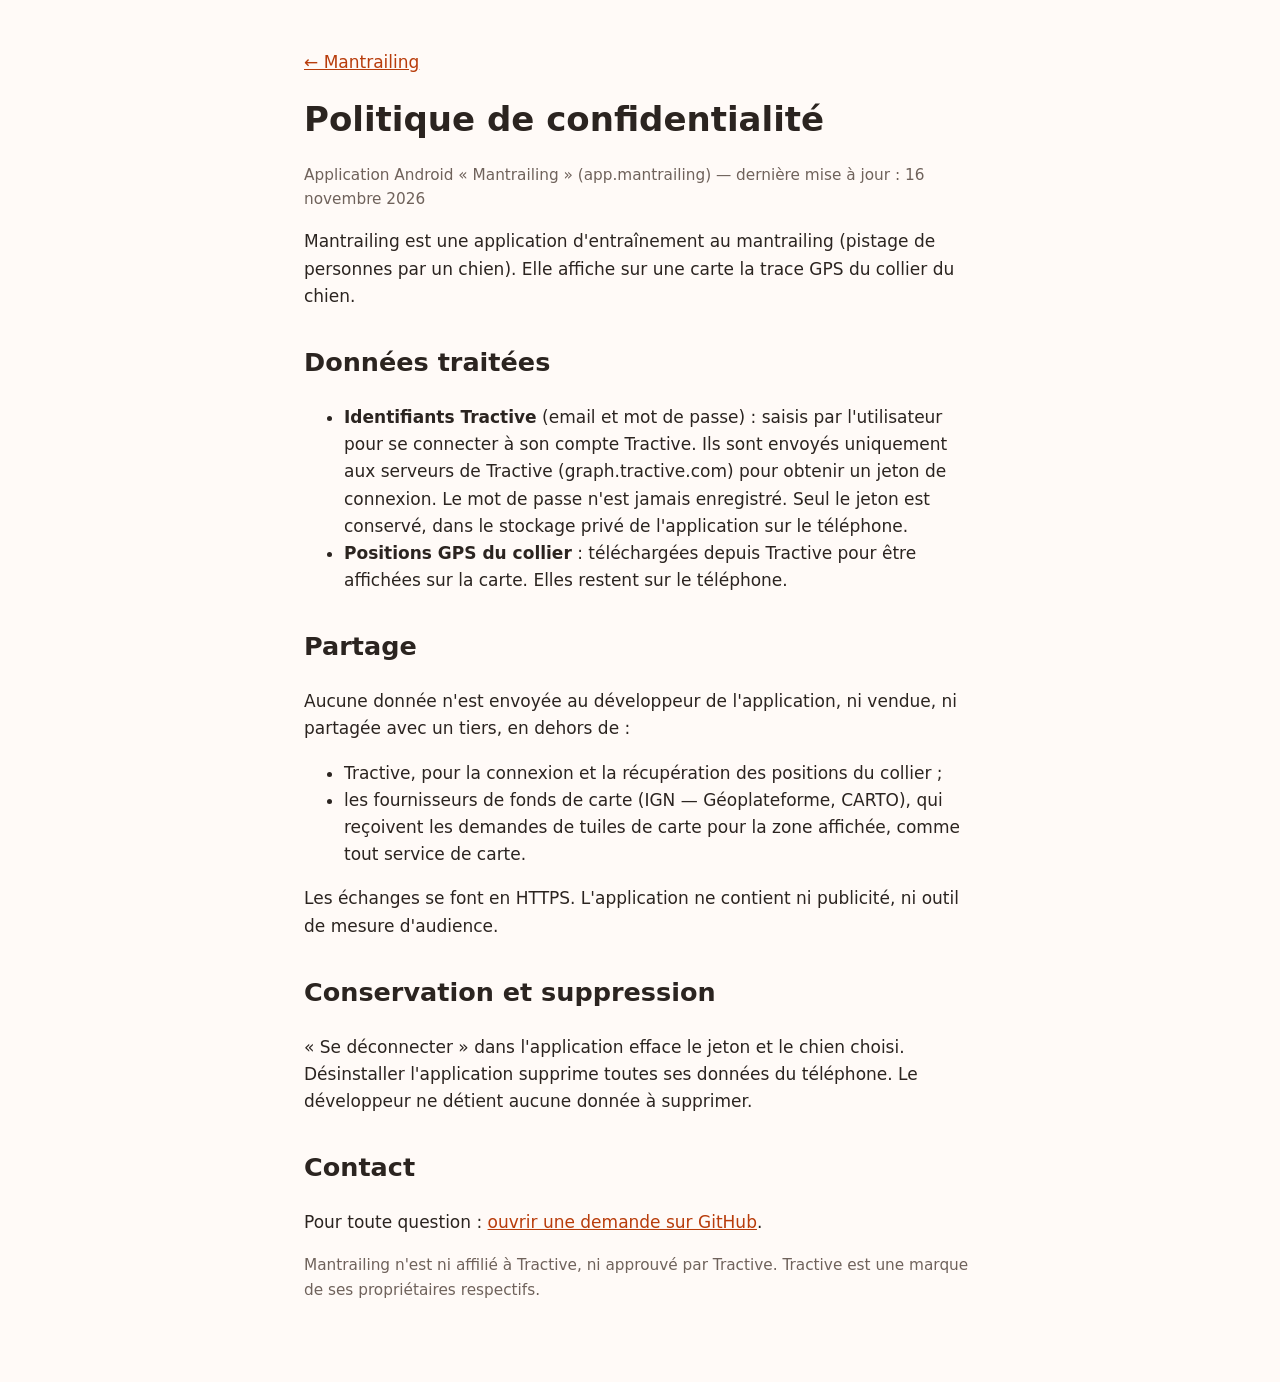
==== politique-confidentialite.html @ 4e4620ee "Site de l'application Mantrailing : accueil et politique de confidentialité Co-Authored-By: Claude O" ====
<!doctype html>
<html lang="fr">
<head>
<meta charset="utf-8">
<meta name="viewport" content="width=device-width, initial-scale=1">
<title>Politique de confidentialité — Mantrailing</title>
<link rel="stylesheet" href="style.css">
</head>
<body>
<main>
<p><a href="./">← Mantrailing</a></p>
<h1>Politique de confidentialité</h1>
<p class="muted">Application Android « Mantrailing » (app.mantrailing) — dernière mise à jour : 16 novembre 2026</p>

<p>Mantrailing est une application d'entraînement au mantrailing (pistage de personnes par un chien).
Elle affiche sur une carte la trace GPS du collier du chien.</p>

<h2>Données traitées</h2>
<ul>
  <li><strong>Identifiants Tractive</strong> (email et mot de passe) : saisis par l'utilisateur pour se connecter à
    son compte Tractive. Ils sont envoyés uniquement aux serveurs de Tractive (graph.tractive.com) pour obtenir un
    jeton de connexion. Le mot de passe n'est jamais enregistré. Seul le jeton est conservé, dans le stockage privé
    de l'application sur le téléphone.</li>
  <li><strong>Positions GPS du collier</strong> : téléchargées depuis Tractive pour être affichées sur la carte.
    Elles restent sur le téléphone.</li>
</ul>

<h2>Partage</h2>
<p>Aucune donnée n'est envoyée au développeur de l'application, ni vendue, ni partagée avec un tiers, en dehors de :</p>
<ul>
  <li>Tractive, pour la connexion et la récupération des positions du collier ;</li>
  <li>les fournisseurs de fonds de carte (IGN — Géoplateforme, CARTO), qui reçoivent les demandes de tuiles de
    carte pour la zone affichée, comme tout service de carte.</li>
</ul>
<p>Les échanges se font en HTTPS. L'application ne contient ni publicité, ni outil de mesure d'audience.</p>

<h2>Conservation et suppression</h2>
<p>« Se déconnecter » dans l'application efface le jeton et le chien choisi. Désinstaller l'application supprime
toutes ses données du téléphone. Le développeur ne détient aucune donnée à supprimer.</p>

<h2>Contact</h2>
<p>Pour toute question : <a href="https://github.com/djkspr/mantrailing-site/issues">ouvrir une demande sur GitHub</a>.</p>

<p class="muted">Mantrailing n'est ni affilié à Tractive, ni approuvé par Tractive. Tractive est une marque de ses
propriétaires respectifs.</p>
</main>
</body>
</html>
---- style.css ----
:root {
  --bg: #fffaf7;
  --text: #2b2420;
  --muted: #6f625b;
  --accent: #b83c0b;
}
@media (prefers-color-scheme: dark) {
  :root { --bg: #1d1916; --text: #eee6e0; --muted: #a99c94; --accent: #ff8a50; }
}
body {
  margin: 0;
  background: var(--bg);
  color: var(--text);
  font: 17px/1.6 system-ui, -apple-system, "Segoe UI", Roboto, sans-serif;
}
main { max-width: 42rem; margin: 0 auto; padding: 2rem 1rem 4rem; }
h1 { line-height: 1.2; }
h2 { margin-top: 2rem; }
a { color: var(--accent); }
.muted { color: var(--muted); font-size: .9em; }
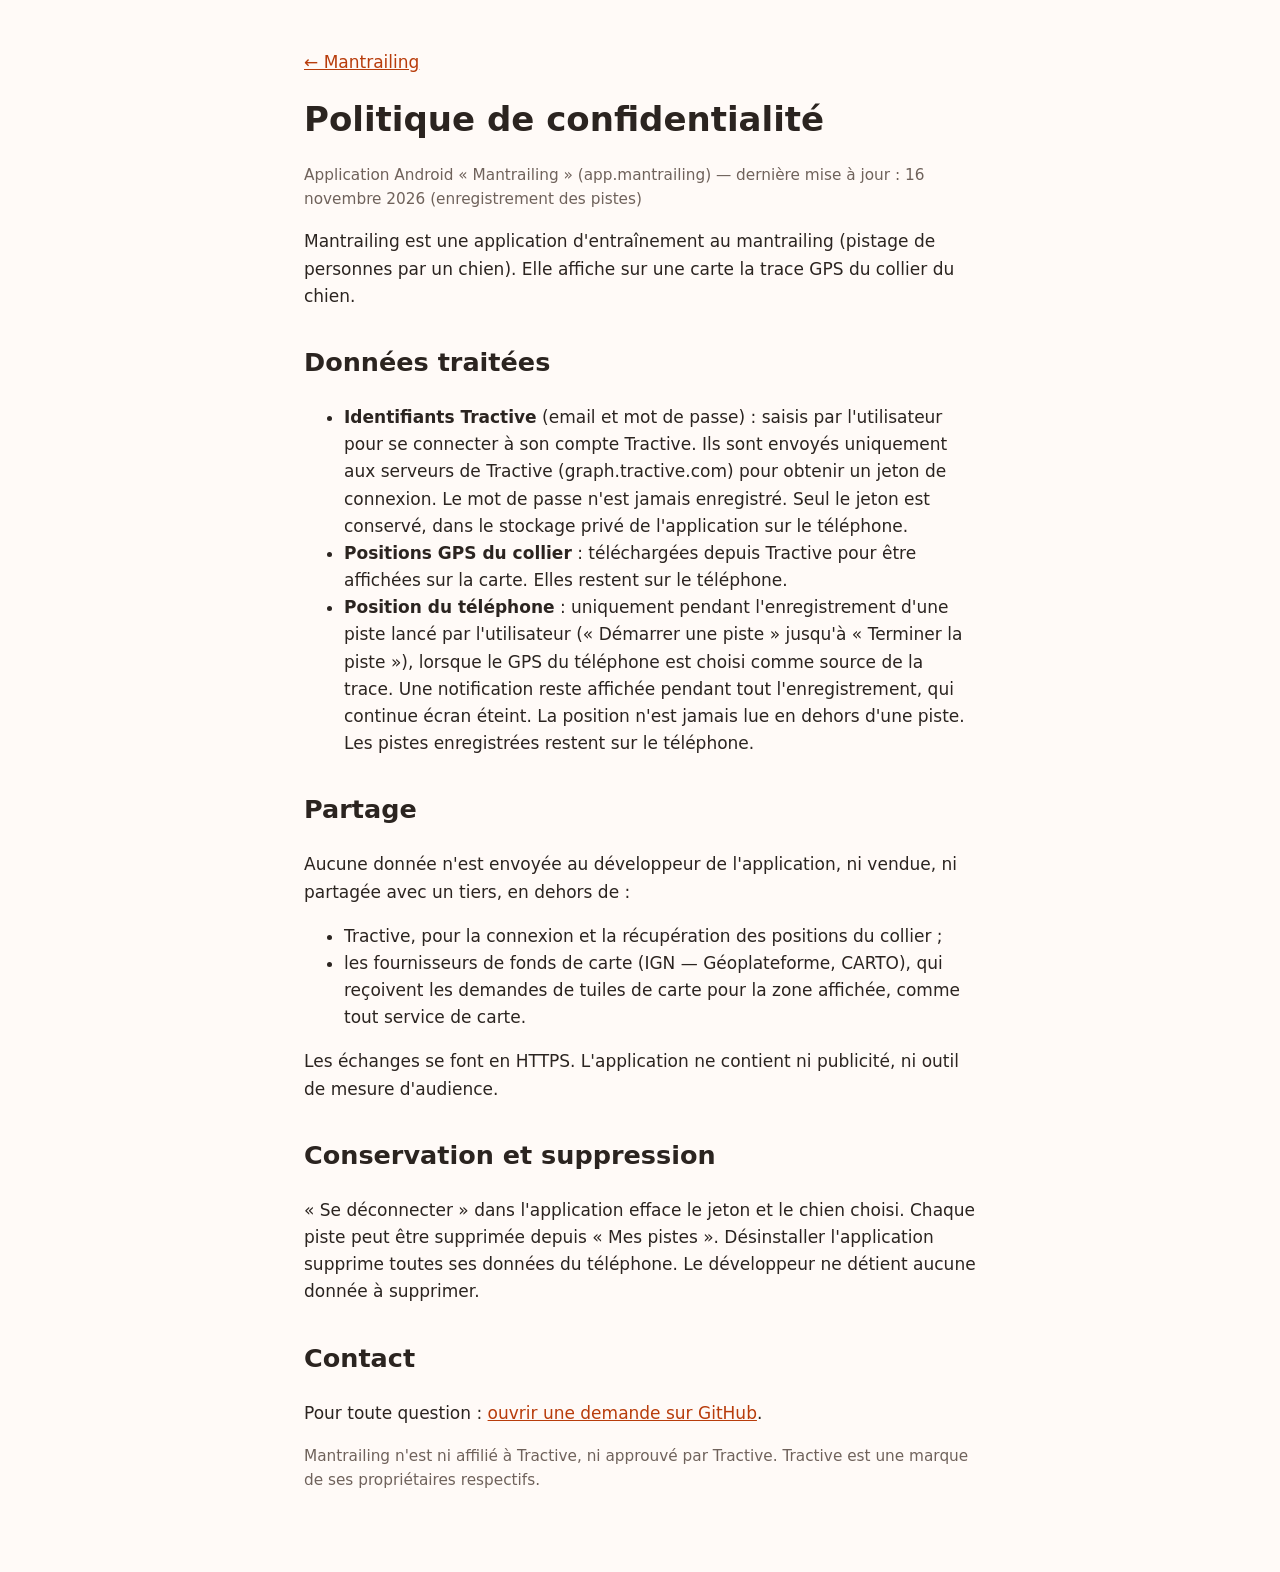
==== commit 4e495dd9: "Politique de confidentialité : position du téléphone pendant l'enregistrement d'une piste Co-Authore" ====
--- a/politique-confidentialite.html
+++ b/politique-confidentialite.html
@@ -10,7 +10,7 @@
 <main>
 <p><a href="./">← Mantrailing</a></p>
 <h1>Politique de confidentialité</h1>
-<p class="muted">Application Android « Mantrailing » (app.mantrailing) — dernière mise à jour : 16 novembre 2026</p>
+<p class="muted">Application Android « Mantrailing » (app.mantrailing) — dernière mise à jour : 16 novembre 2026 (enregistrement des pistes)</p>
 
 <p>Mantrailing est une application d'entraînement au mantrailing (pistage de personnes par un chien).
 Elle affiche sur une carte la trace GPS du collier du chien.</p>
@@ -23,6 +23,10 @@
     de l'application sur le téléphone.</li>
   <li><strong>Positions GPS du collier</strong> : téléchargées depuis Tractive pour être affichées sur la carte.
     Elles restent sur le téléphone.</li>
+  <li><strong>Position du téléphone</strong> : uniquement pendant l'enregistrement d'une piste lancé par
+    l'utilisateur (« Démarrer une piste » jusqu'à « Terminer la piste »), lorsque le GPS du téléphone est choisi
+    comme source de la trace. Une notification reste affichée pendant tout l'enregistrement, qui continue écran
+    éteint. La position n'est jamais lue en dehors d'une piste. Les pistes enregistrées restent sur le téléphone.</li>
 </ul>
 
 <h2>Partage</h2>
@@ -35,8 +39,9 @@
 <p>Les échanges se font en HTTPS. L'application ne contient ni publicité, ni outil de mesure d'audience.</p>
 
 <h2>Conservation et suppression</h2>
-<p>« Se déconnecter » dans l'application efface le jeton et le chien choisi. Désinstaller l'application supprime
-toutes ses données du téléphone. Le développeur ne détient aucune donnée à supprimer.</p>
+<p>« Se déconnecter » dans l'application efface le jeton et le chien choisi. Chaque piste peut être supprimée
+depuis « Mes pistes ». Désinstaller l'application supprime toutes ses données du téléphone. Le développeur ne
+détient aucune donnée à supprimer.</p>
 
 <h2>Contact</h2>
 <p>Pour toute question : <a href="https://github.com/djkspr/mantrailing-site/issues">ouvrir une demande sur GitHub</a>.</p>
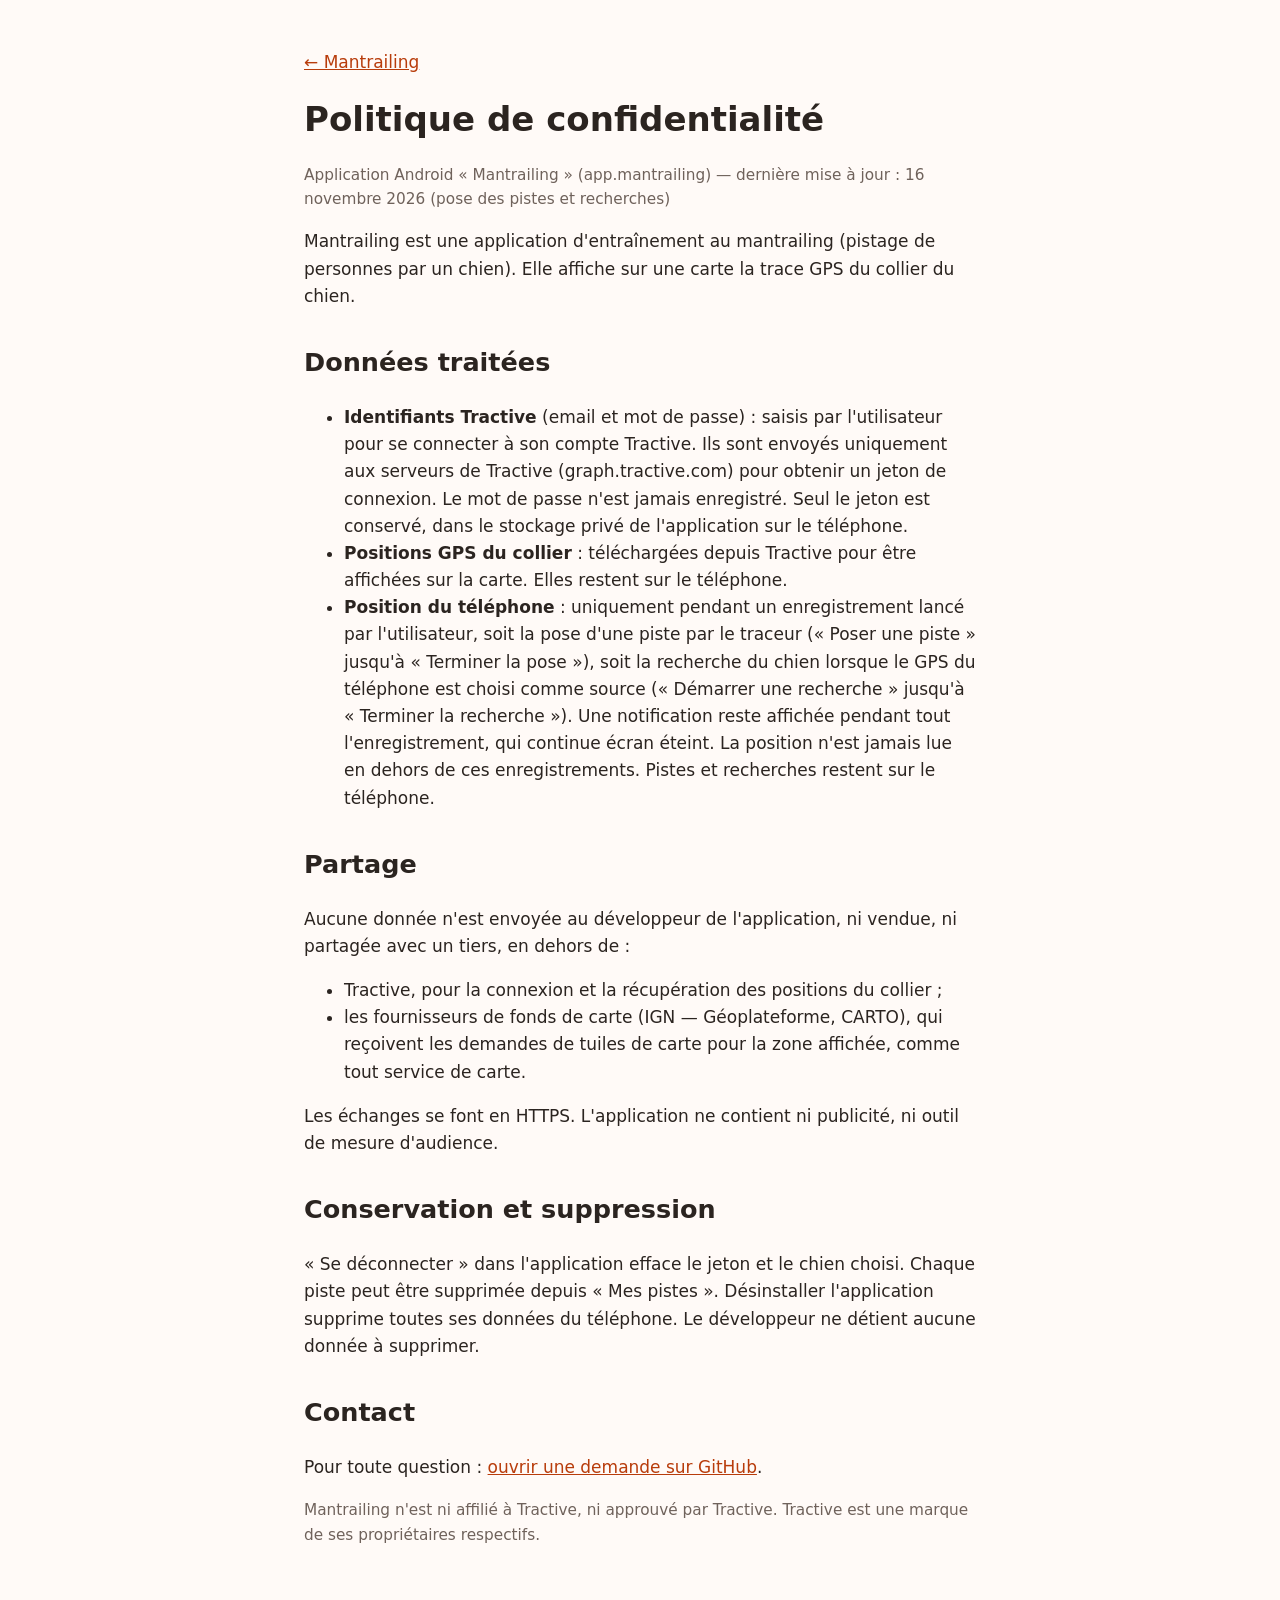
==== commit 6bd4cd65: "Politique de confidentialité : pose des pistes et recherches Co-Authored-By: Claude Opus 5.5 <norepl" ====
--- a/politique-confidentialite.html
+++ b/politique-confidentialite.html
@@ -10,7 +10,7 @@
 <main>
 <p><a href="./">← Mantrailing</a></p>
 <h1>Politique de confidentialité</h1>
-<p class="muted">Application Android « Mantrailing » (app.mantrailing) — dernière mise à jour : 16 novembre 2026 (enregistrement des pistes)</p>
+<p class="muted">Application Android « Mantrailing » (app.mantrailing) — dernière mise à jour : 16 novembre 2026 (pose des pistes et recherches)</p>
 
 <p>Mantrailing est une application d'entraînement au mantrailing (pistage de personnes par un chien).
 Elle affiche sur une carte la trace GPS du collier du chien.</p>
@@ -23,10 +23,11 @@
     de l'application sur le téléphone.</li>
   <li><strong>Positions GPS du collier</strong> : téléchargées depuis Tractive pour être affichées sur la carte.
     Elles restent sur le téléphone.</li>
-  <li><strong>Position du téléphone</strong> : uniquement pendant l'enregistrement d'une piste lancé par
-    l'utilisateur (« Démarrer une piste » jusqu'à « Terminer la piste »), lorsque le GPS du téléphone est choisi
-    comme source de la trace. Une notification reste affichée pendant tout l'enregistrement, qui continue écran
-    éteint. La position n'est jamais lue en dehors d'une piste. Les pistes enregistrées restent sur le téléphone.</li>
+  <li><strong>Position du téléphone</strong> : uniquement pendant un enregistrement lancé par l'utilisateur, soit
+    la pose d'une piste par le traceur (« Poser une piste » jusqu'à « Terminer la pose »), soit la recherche du
+    chien lorsque le GPS du téléphone est choisi comme source (« Démarrer une recherche » jusqu'à « Terminer la
+    recherche »). Une notification reste affichée pendant tout l'enregistrement, qui continue écran éteint. La
+    position n'est jamais lue en dehors de ces enregistrements. Pistes et recherches restent sur le téléphone.</li>
 </ul>
 
 <h2>Partage</h2>
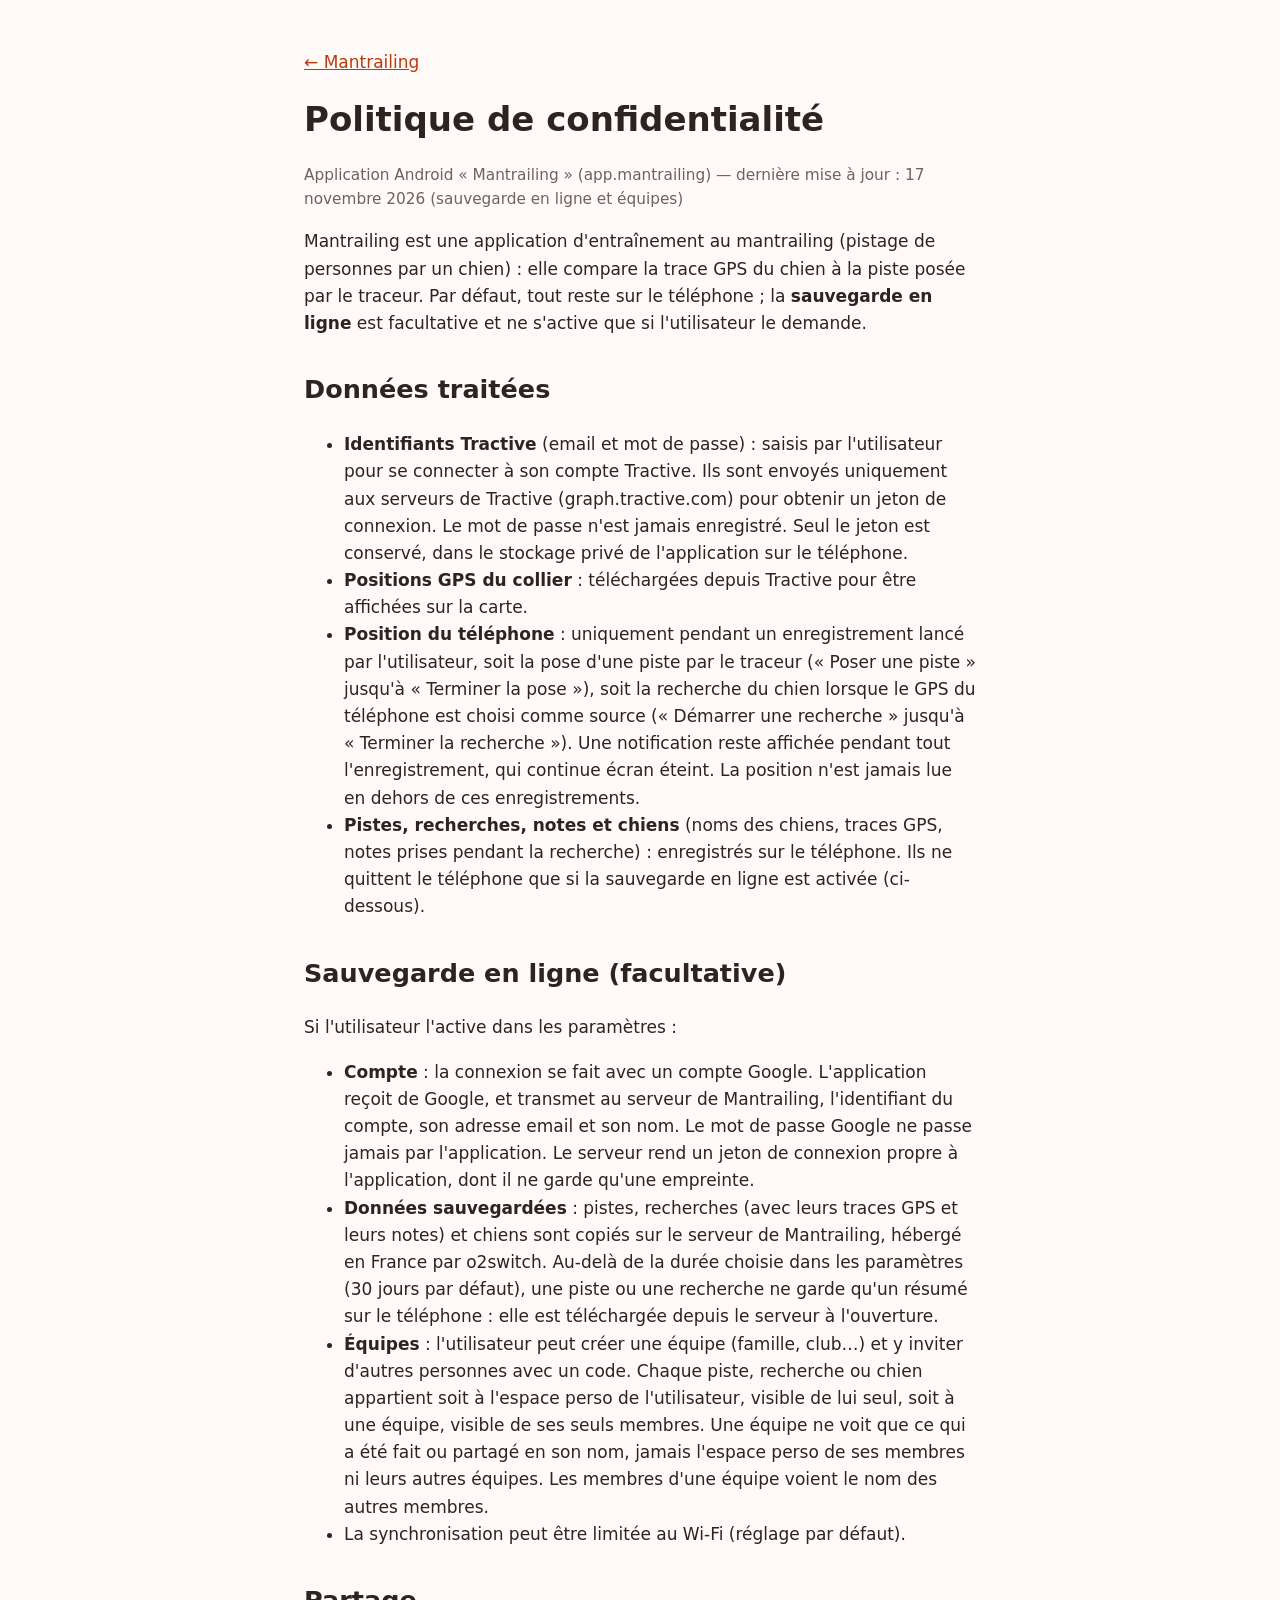
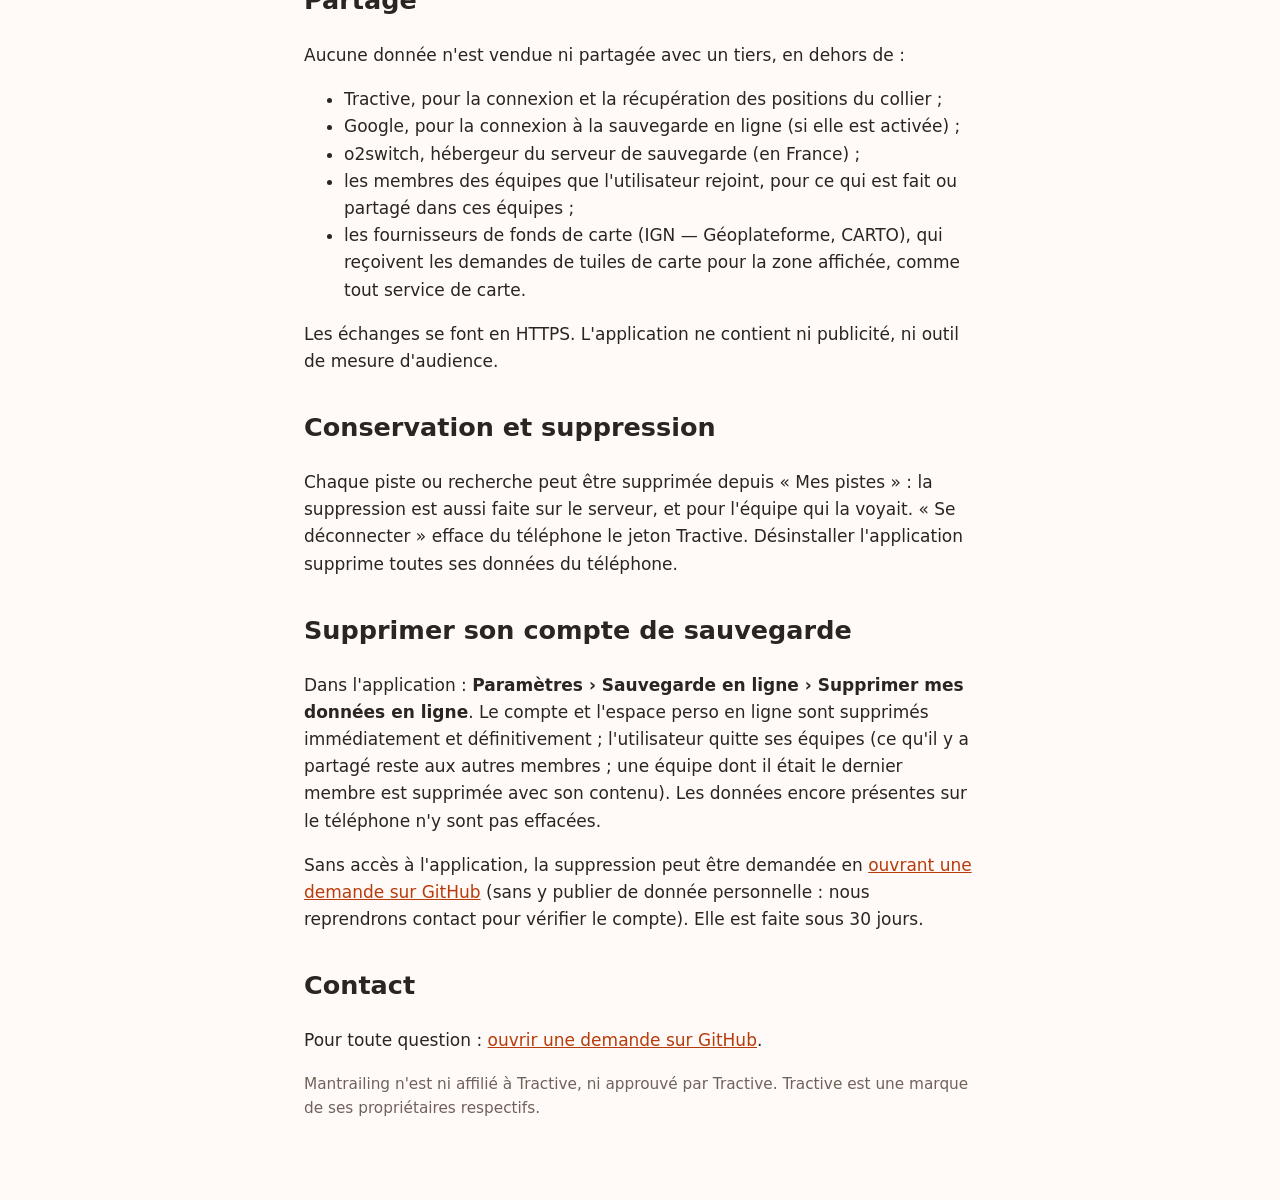
==== commit 1d5bdd88: "Politique de confidentialité : sauvegarde en ligne, équipes, suppression du compte" ====
--- a/politique-confidentialite.html
+++ b/politique-confidentialite.html
@@ -10,10 +10,11 @@
 <main>
 <p><a href="./">← Mantrailing</a></p>
 <h1>Politique de confidentialité</h1>
-<p class="muted">Application Android « Mantrailing » (app.mantrailing) — dernière mise à jour : 16 novembre 2026 (pose des pistes et recherches)</p>
+<p class="muted">Application Android « Mantrailing » (app.mantrailing) — dernière mise à jour : 17 novembre 2026 (sauvegarde en ligne et équipes)</p>
 
-<p>Mantrailing est une application d'entraînement au mantrailing (pistage de personnes par un chien).
-Elle affiche sur une carte la trace GPS du collier du chien.</p>
+<p>Mantrailing est une application d'entraînement au mantrailing (pistage de personnes par un chien) : elle
+compare la trace GPS du chien à la piste posée par le traceur. Par défaut, tout reste sur le téléphone ; la
+<strong>sauvegarde en ligne</strong> est facultative et ne s'active que si l'utilisateur le demande.</p>
 
 <h2>Données traitées</h2>
 <ul>
@@ -21,28 +22,61 @@
     son compte Tractive. Ils sont envoyés uniquement aux serveurs de Tractive (graph.tractive.com) pour obtenir un
     jeton de connexion. Le mot de passe n'est jamais enregistré. Seul le jeton est conservé, dans le stockage privé
     de l'application sur le téléphone.</li>
-  <li><strong>Positions GPS du collier</strong> : téléchargées depuis Tractive pour être affichées sur la carte.
-    Elles restent sur le téléphone.</li>
+  <li><strong>Positions GPS du collier</strong> : téléchargées depuis Tractive pour être affichées sur la carte.</li>
   <li><strong>Position du téléphone</strong> : uniquement pendant un enregistrement lancé par l'utilisateur, soit
     la pose d'une piste par le traceur (« Poser une piste » jusqu'à « Terminer la pose »), soit la recherche du
     chien lorsque le GPS du téléphone est choisi comme source (« Démarrer une recherche » jusqu'à « Terminer la
     recherche »). Une notification reste affichée pendant tout l'enregistrement, qui continue écran éteint. La
-    position n'est jamais lue en dehors de ces enregistrements. Pistes et recherches restent sur le téléphone.</li>
+    position n'est jamais lue en dehors de ces enregistrements.</li>
+  <li><strong>Pistes, recherches, notes et chiens</strong> (noms des chiens, traces GPS, notes prises pendant la
+    recherche) : enregistrés sur le téléphone. Ils ne quittent le téléphone que si la sauvegarde en ligne est
+    activée (ci-dessous).</li>
+</ul>
+
+<h2>Sauvegarde en ligne (facultative)</h2>
+<p>Si l'utilisateur l'active dans les paramètres :</p>
+<ul>
+  <li><strong>Compte</strong> : la connexion se fait avec un compte Google. L'application reçoit de Google, et
+    transmet au serveur de Mantrailing, l'identifiant du compte, son adresse email et son nom. Le mot de passe Google
+    ne passe jamais par l'application. Le serveur rend un jeton de connexion propre à l'application, dont il ne garde
+    qu'une empreinte.</li>
+  <li><strong>Données sauvegardées</strong> : pistes, recherches (avec leurs traces GPS et leurs notes) et chiens
+    sont copiés sur le serveur de Mantrailing, hébergé en France par o2switch. Au-delà de la durée choisie dans les
+    paramètres (30 jours par défaut), une piste ou une recherche ne garde qu'un résumé sur le téléphone : elle est
+    téléchargée depuis le serveur à l'ouverture.</li>
+  <li><strong>Équipes</strong> : l'utilisateur peut créer une équipe (famille, club…) et y inviter d'autres
+    personnes avec un code. Chaque piste, recherche ou chien appartient soit à l'espace perso de l'utilisateur, visible
+    de lui seul, soit à une équipe, visible de ses seuls membres. Une équipe ne voit que ce qui a été fait ou partagé
+    en son nom, jamais l'espace perso de ses membres ni leurs autres équipes. Les membres d'une équipe voient le nom
+    des autres membres.</li>
+  <li>La synchronisation peut être limitée au Wi-Fi (réglage par défaut).</li>
 </ul>
 
 <h2>Partage</h2>
-<p>Aucune donnée n'est envoyée au développeur de l'application, ni vendue, ni partagée avec un tiers, en dehors de :</p>
+<p>Aucune donnée n'est vendue ni partagée avec un tiers, en dehors de :</p>
 <ul>
   <li>Tractive, pour la connexion et la récupération des positions du collier ;</li>
+  <li>Google, pour la connexion à la sauvegarde en ligne (si elle est activée) ;</li>
+  <li>o2switch, hébergeur du serveur de sauvegarde (en France) ;</li>
+  <li>les membres des équipes que l'utilisateur rejoint, pour ce qui est fait ou partagé dans ces équipes ;</li>
   <li>les fournisseurs de fonds de carte (IGN — Géoplateforme, CARTO), qui reçoivent les demandes de tuiles de
     carte pour la zone affichée, comme tout service de carte.</li>
 </ul>
 <p>Les échanges se font en HTTPS. L'application ne contient ni publicité, ni outil de mesure d'audience.</p>
 
 <h2>Conservation et suppression</h2>
-<p>« Se déconnecter » dans l'application efface le jeton et le chien choisi. Chaque piste peut être supprimée
-depuis « Mes pistes ». Désinstaller l'application supprime toutes ses données du téléphone. Le développeur ne
-détient aucune donnée à supprimer.</p>
+<p>Chaque piste ou recherche peut être supprimée depuis « Mes pistes » : la suppression est aussi faite sur le
+serveur, et pour l'équipe qui la voyait. « Se déconnecter » efface du téléphone le jeton Tractive.
+Désinstaller l'application supprime toutes ses données du téléphone.</p>
+
+<h2 id="suppression-compte">Supprimer son compte de sauvegarde</h2>
+<p>Dans l'application : <strong>Paramètres › Sauvegarde en ligne › Supprimer mes données en ligne</strong>. Le compte
+et l'espace perso en ligne sont supprimés immédiatement et définitivement ; l'utilisateur quitte ses équipes (ce
+qu'il y a partagé reste aux autres membres ; une équipe dont il était le dernier membre est supprimée avec son
+contenu). Les données encore présentes sur le téléphone n'y sont pas effacées.</p>
+<p>Sans accès à l'application, la suppression peut être demandée en
+<a href="https://github.com/djkspr/mantrailing-site/issues">ouvrant une demande sur GitHub</a> (sans y publier de
+donnée personnelle : nous reprendrons contact pour vérifier le compte). Elle est faite sous 30 jours.</p>
 
 <h2>Contact</h2>
 <p>Pour toute question : <a href="https://github.com/djkspr/mantrailing-site/issues">ouvrir une demande sur GitHub</a>.</p>
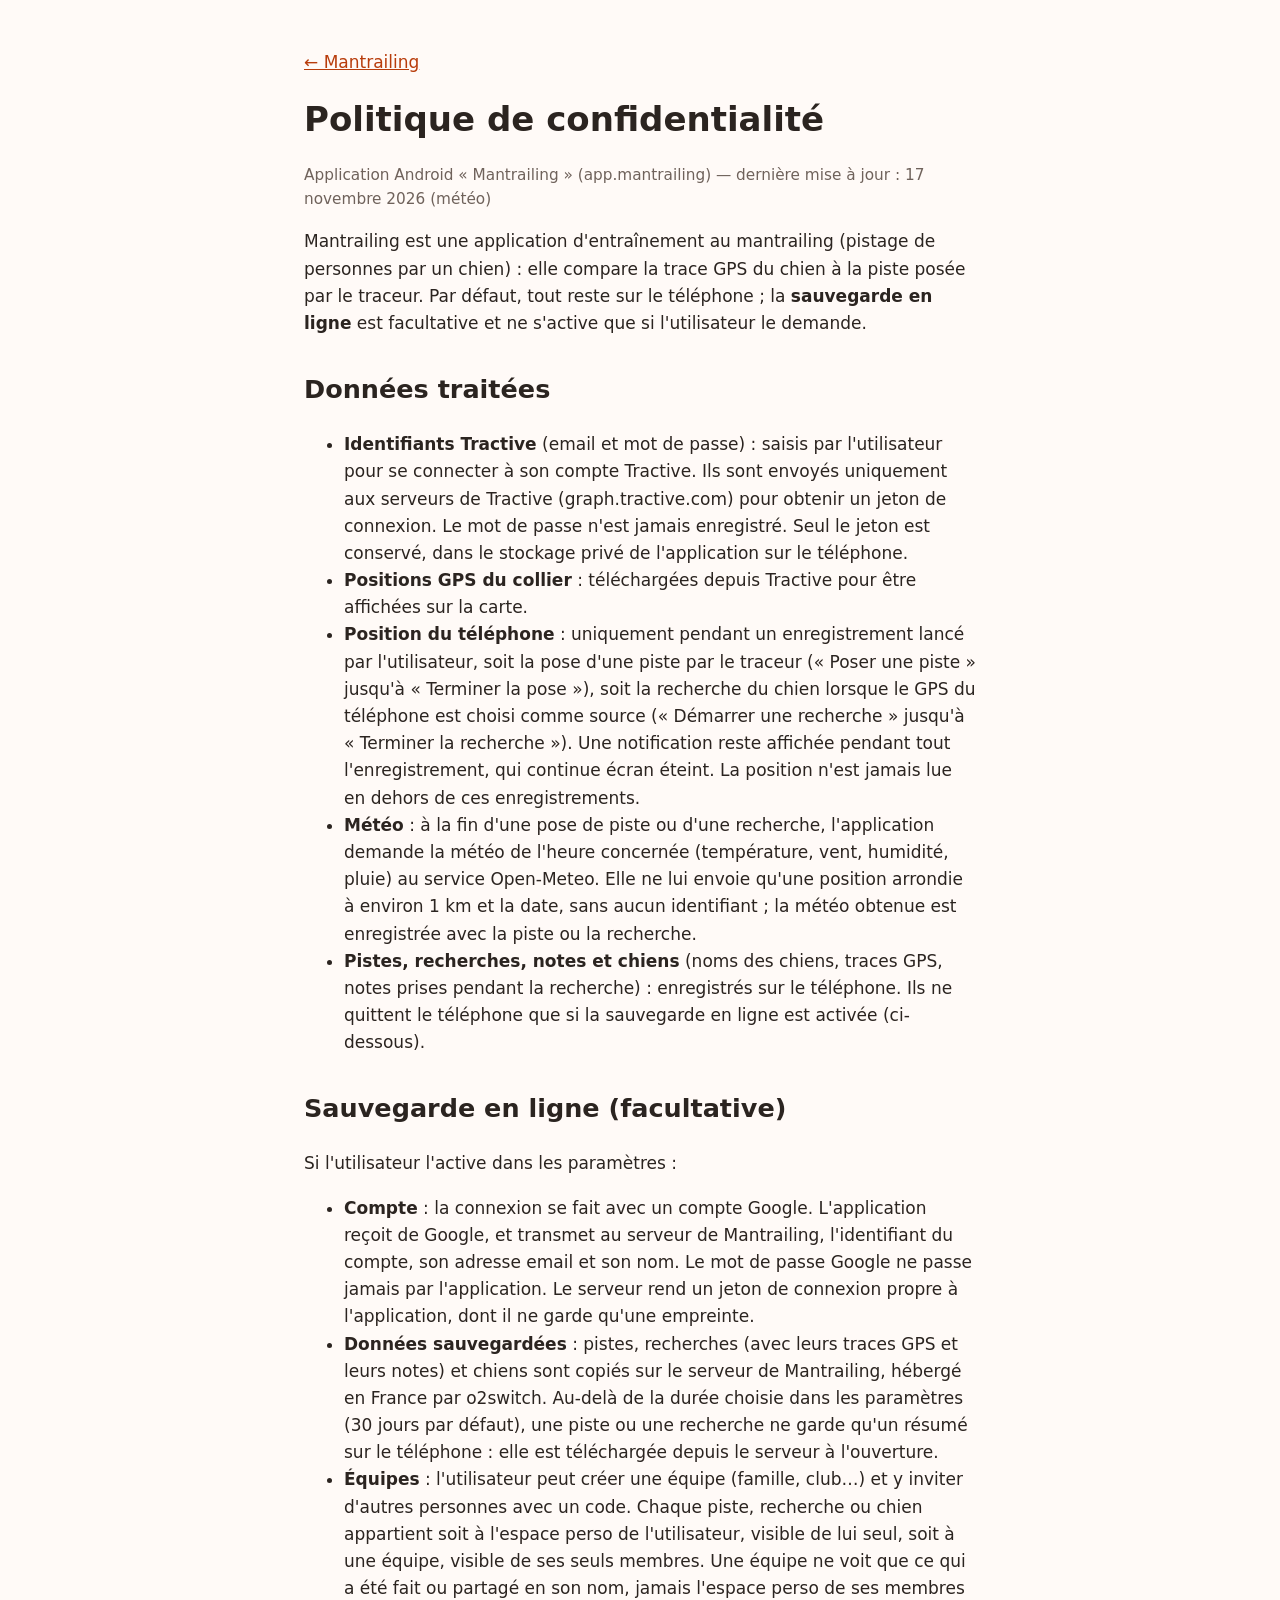
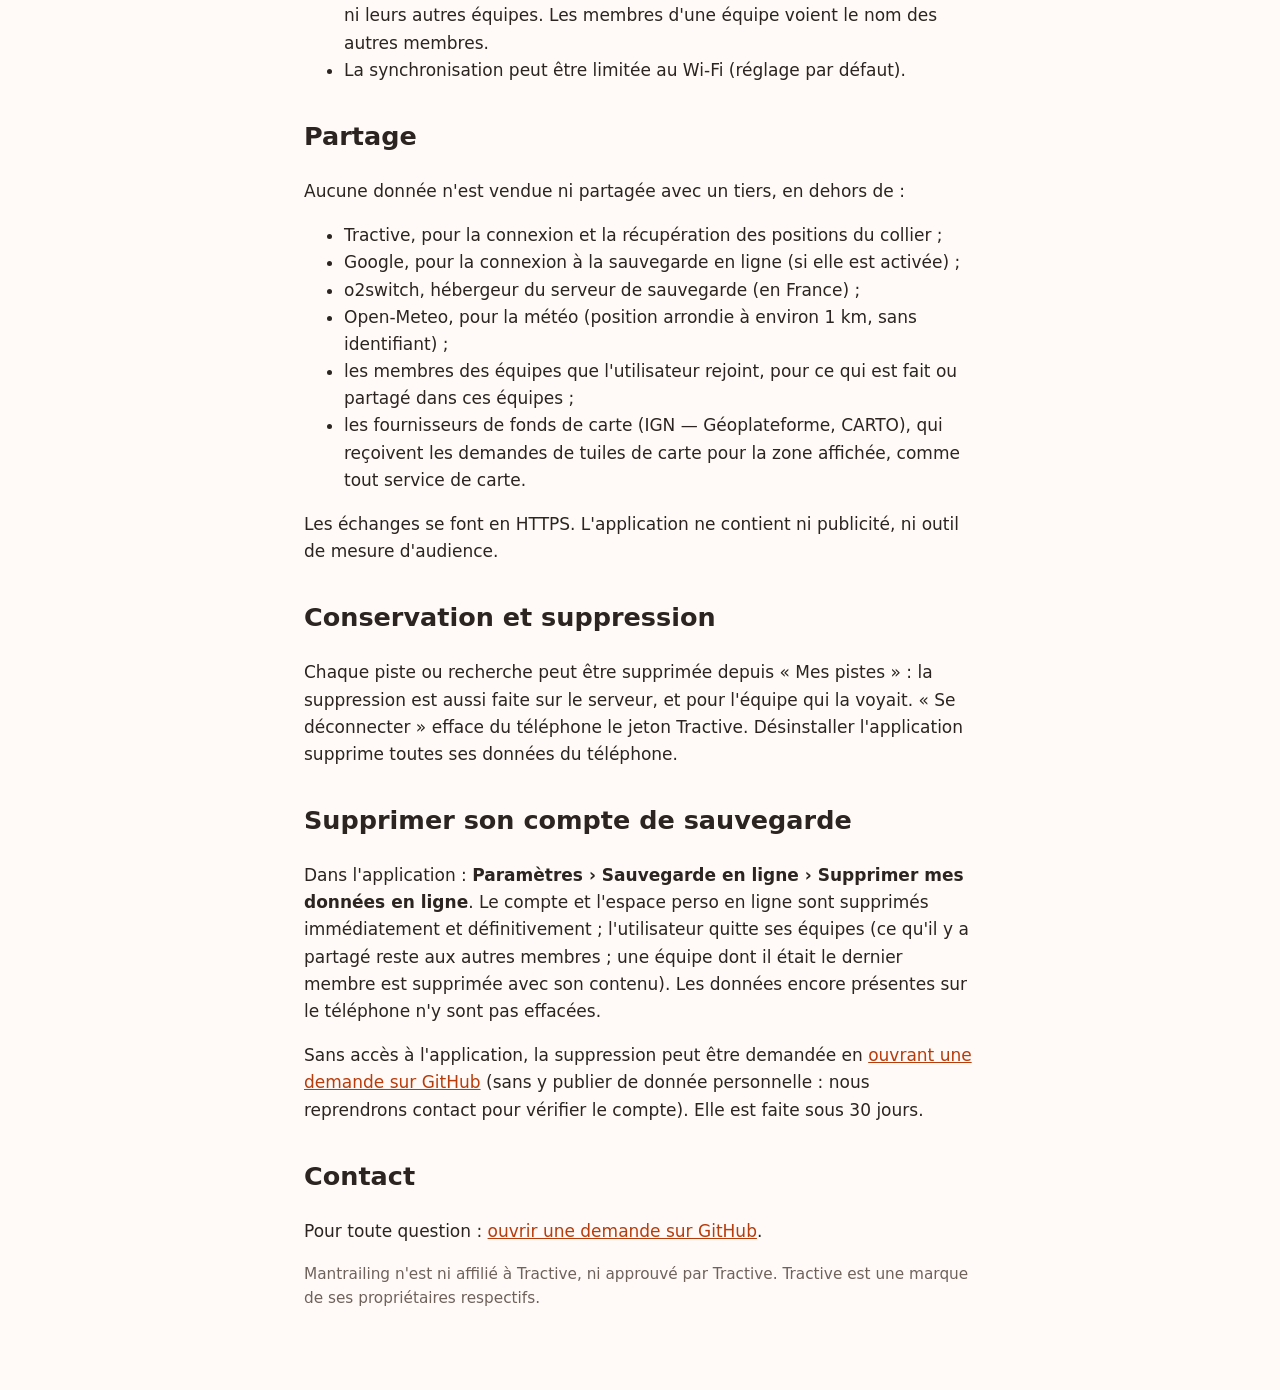
==== commit ca637d5c: "Politique de confidentialité : météo (Open-Meteo, position arrondie)" ====
--- a/politique-confidentialite.html
+++ b/politique-confidentialite.html
@@ -10,7 +10,7 @@
 <main>
 <p><a href="./">← Mantrailing</a></p>
 <h1>Politique de confidentialité</h1>
-<p class="muted">Application Android « Mantrailing » (app.mantrailing) — dernière mise à jour : 17 novembre 2026 (sauvegarde en ligne et équipes)</p>
+<p class="muted">Application Android « Mantrailing » (app.mantrailing) — dernière mise à jour : 17 novembre 2026 (météo)</p>
 
 <p>Mantrailing est une application d'entraînement au mantrailing (pistage de personnes par un chien) : elle
 compare la trace GPS du chien à la piste posée par le traceur. Par défaut, tout reste sur le téléphone ; la
@@ -28,6 +28,10 @@
     chien lorsque le GPS du téléphone est choisi comme source (« Démarrer une recherche » jusqu'à « Terminer la
     recherche »). Une notification reste affichée pendant tout l'enregistrement, qui continue écran éteint. La
     position n'est jamais lue en dehors de ces enregistrements.</li>
+  <li><strong>Météo</strong> : à la fin d'une pose de piste ou d'une recherche, l'application demande la météo de
+    l'heure concernée (température, vent, humidité, pluie) au service Open-Meteo. Elle ne lui envoie qu'une position
+    arrondie à environ 1 km et la date, sans aucun identifiant ; la météo obtenue est enregistrée avec la piste ou la
+    recherche.</li>
   <li><strong>Pistes, recherches, notes et chiens</strong> (noms des chiens, traces GPS, notes prises pendant la
     recherche) : enregistrés sur le téléphone. Ils ne quittent le téléphone que si la sauvegarde en ligne est
     activée (ci-dessous).</li>
@@ -58,6 +62,7 @@
   <li>Tractive, pour la connexion et la récupération des positions du collier ;</li>
   <li>Google, pour la connexion à la sauvegarde en ligne (si elle est activée) ;</li>
   <li>o2switch, hébergeur du serveur de sauvegarde (en France) ;</li>
+  <li>Open-Meteo, pour la météo (position arrondie à environ 1 km, sans identifiant) ;</li>
   <li>les membres des équipes que l'utilisateur rejoint, pour ce qui est fait ou partagé dans ces équipes ;</li>
   <li>les fournisseurs de fonds de carte (IGN — Géoplateforme, CARTO), qui reçoivent les demandes de tuiles de
     carte pour la zone affichée, comme tout service de carte.</li>
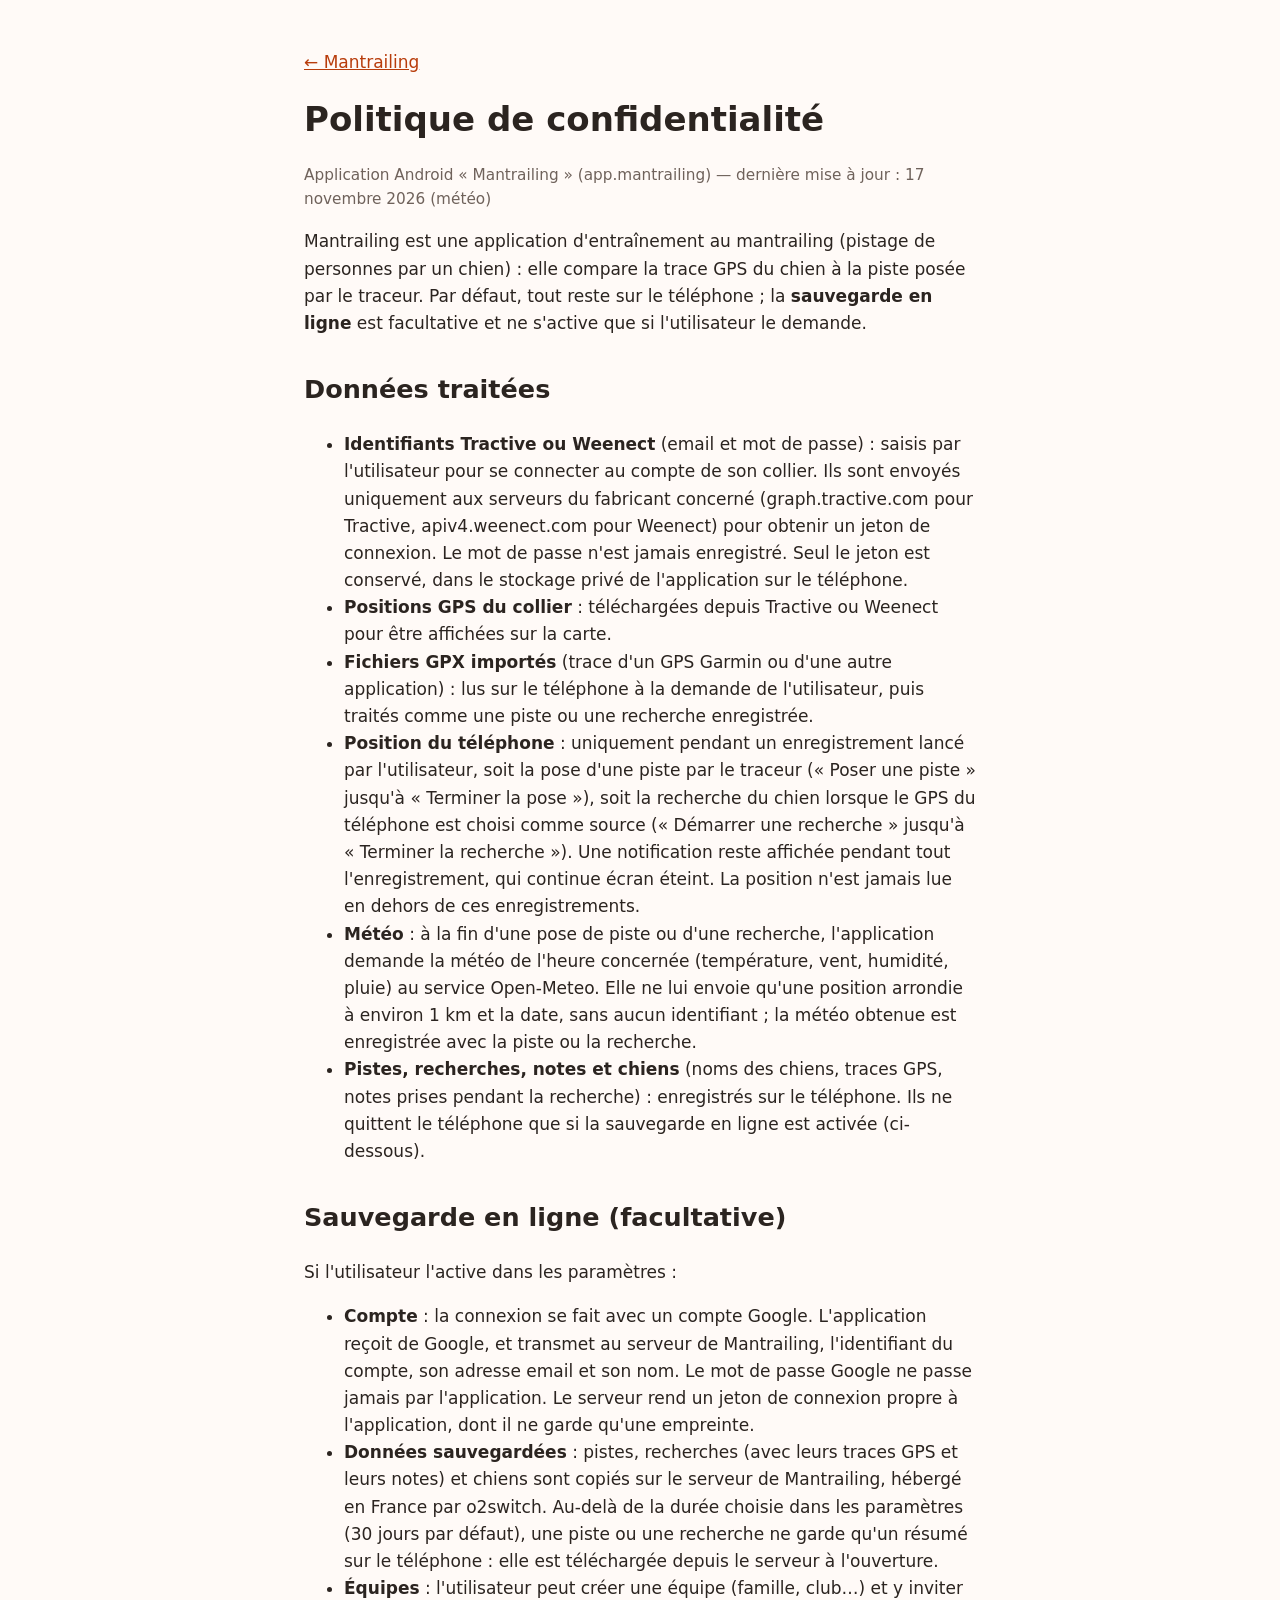
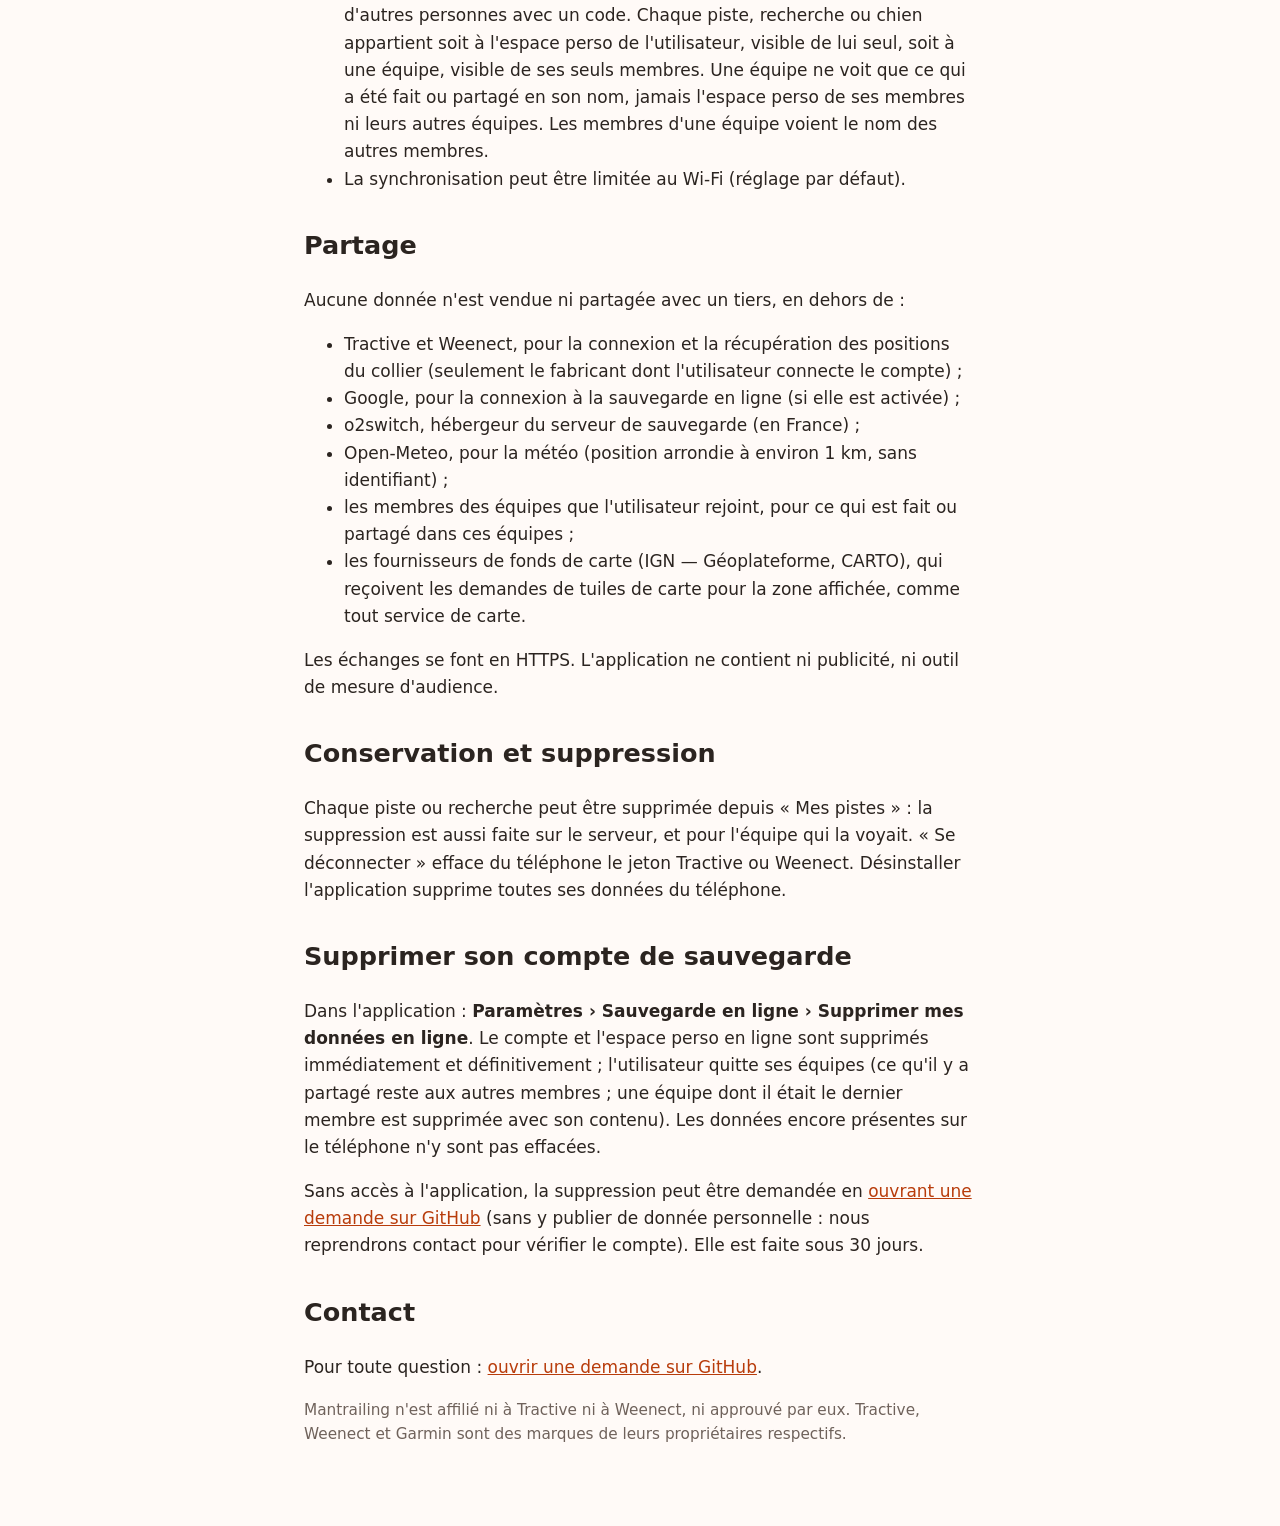
==== commit 5c8cf6b8: "Politique de confidentialité : colliers Weenect et import de fichiers GPX Co-Authored-By: Claude Opu" ====
--- a/politique-confidentialite.html
+++ b/politique-confidentialite.html
@@ -18,11 +18,15 @@
 
 <h2>Données traitées</h2>
 <ul>
-  <li><strong>Identifiants Tractive</strong> (email et mot de passe) : saisis par l'utilisateur pour se connecter à
-    son compte Tractive. Ils sont envoyés uniquement aux serveurs de Tractive (graph.tractive.com) pour obtenir un
-    jeton de connexion. Le mot de passe n'est jamais enregistré. Seul le jeton est conservé, dans le stockage privé
-    de l'application sur le téléphone.</li>
-  <li><strong>Positions GPS du collier</strong> : téléchargées depuis Tractive pour être affichées sur la carte.</li>
+  <li><strong>Identifiants Tractive ou Weenect</strong> (email et mot de passe) : saisis par l'utilisateur pour se
+    connecter au compte de son collier. Ils sont envoyés uniquement aux serveurs du fabricant concerné
+    (graph.tractive.com pour Tractive, apiv4.weenect.com pour Weenect) pour obtenir un jeton de connexion. Le mot de
+    passe n'est jamais enregistré. Seul le jeton est conservé, dans le stockage privé de l'application sur le
+    téléphone.</li>
+  <li><strong>Positions GPS du collier</strong> : téléchargées depuis Tractive ou Weenect pour être affichées sur la
+    carte.</li>
+  <li><strong>Fichiers GPX importés</strong> (trace d'un GPS Garmin ou d'une autre application) : lus sur le
+    téléphone à la demande de l'utilisateur, puis traités comme une piste ou une recherche enregistrée.</li>
   <li><strong>Position du téléphone</strong> : uniquement pendant un enregistrement lancé par l'utilisateur, soit
     la pose d'une piste par le traceur (« Poser une piste » jusqu'à « Terminer la pose »), soit la recherche du
     chien lorsque le GPS du téléphone est choisi comme source (« Démarrer une recherche » jusqu'à « Terminer la
@@ -59,7 +63,8 @@
 <h2>Partage</h2>
 <p>Aucune donnée n'est vendue ni partagée avec un tiers, en dehors de :</p>
 <ul>
-  <li>Tractive, pour la connexion et la récupération des positions du collier ;</li>
+  <li>Tractive et Weenect, pour la connexion et la récupération des positions du collier (seulement le fabricant
+    dont l'utilisateur connecte le compte) ;</li>
   <li>Google, pour la connexion à la sauvegarde en ligne (si elle est activée) ;</li>
   <li>o2switch, hébergeur du serveur de sauvegarde (en France) ;</li>
   <li>Open-Meteo, pour la météo (position arrondie à environ 1 km, sans identifiant) ;</li>
@@ -71,7 +76,7 @@
 
 <h2>Conservation et suppression</h2>
 <p>Chaque piste ou recherche peut être supprimée depuis « Mes pistes » : la suppression est aussi faite sur le
-serveur, et pour l'équipe qui la voyait. « Se déconnecter » efface du téléphone le jeton Tractive.
+serveur, et pour l'équipe qui la voyait. « Se déconnecter » efface du téléphone le jeton Tractive ou Weenect.
 Désinstaller l'application supprime toutes ses données du téléphone.</p>
 
 <h2 id="suppression-compte">Supprimer son compte de sauvegarde</h2>
@@ -86,8 +91,8 @@
 <h2>Contact</h2>
 <p>Pour toute question : <a href="https://github.com/djkspr/mantrailing-site/issues">ouvrir une demande sur GitHub</a>.</p>
 
-<p class="muted">Mantrailing n'est ni affilié à Tractive, ni approuvé par Tractive. Tractive est une marque de ses
-propriétaires respectifs.</p>
+<p class="muted">Mantrailing n'est affilié ni à Tractive ni à Weenect, ni approuvé par eux. Tractive, Weenect et
+Garmin sont des marques de leurs propriétaires respectifs.</p>
 </main>
 </body>
 </html>
